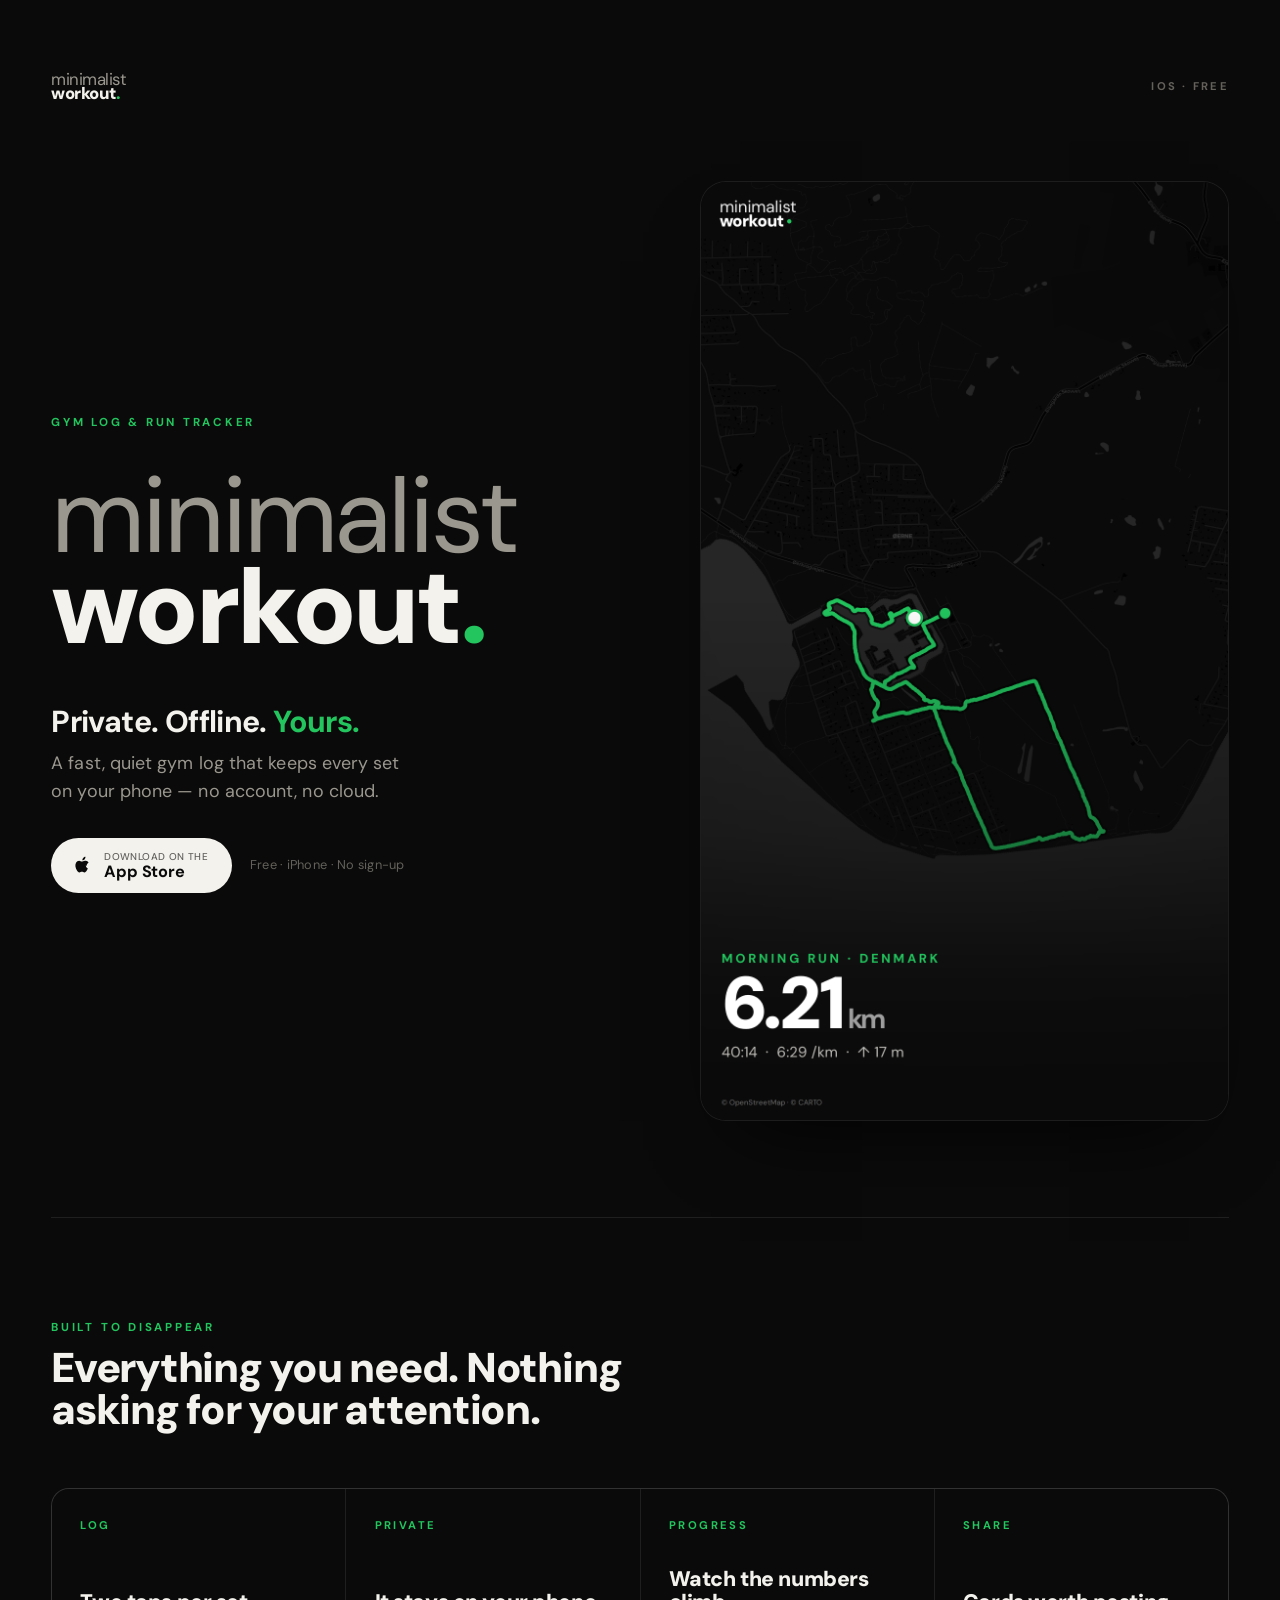
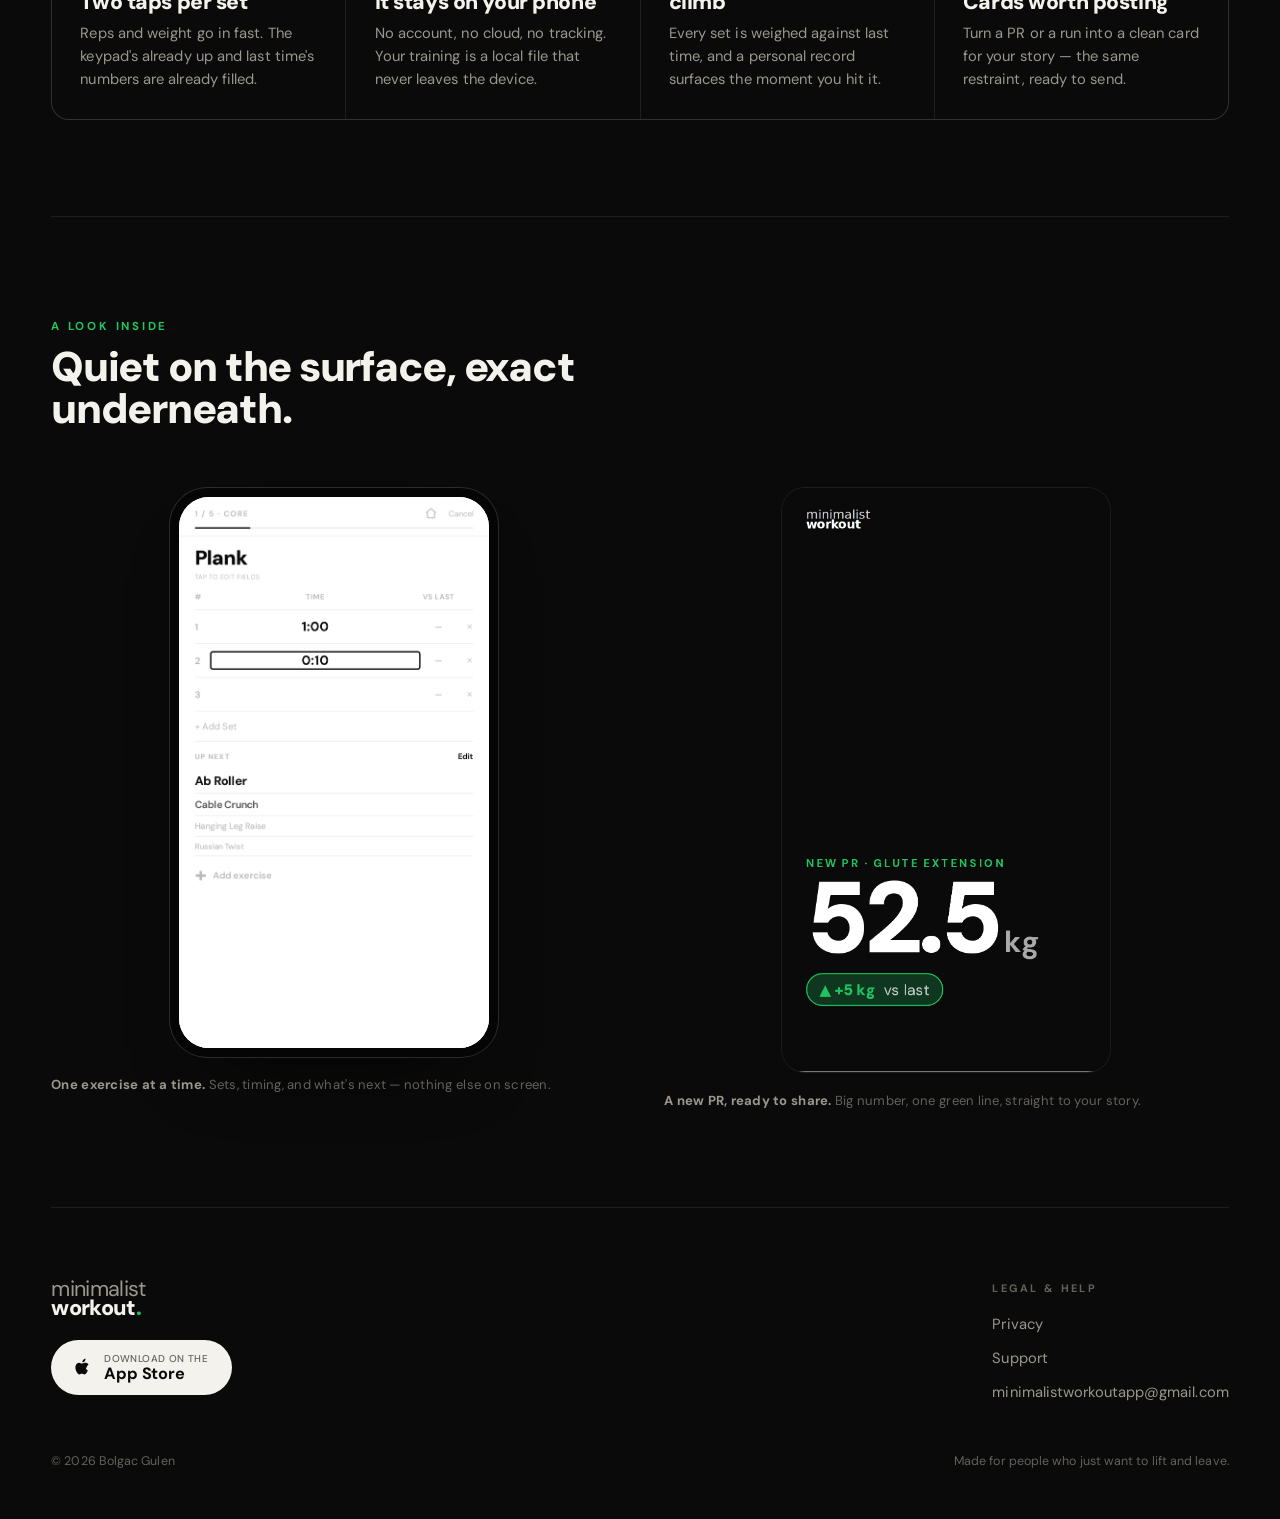
==== index.html @ 90b1a305 "Minimalist Workout marketing site Single-page landing for the iOS app: ink-black premium design in t" ====
<!doctype html>
<html lang="en">
<head>
<meta charset="utf-8" />
<meta name="viewport" content="width=device-width, initial-scale=1" />
<title>Minimalist Workout — Private. Offline. Yours.</title>
<meta name="description" content="A fast, quiet gym log that keeps every set on your phone — no account, no cloud. Free on iPhone." />
<meta name="theme-color" content="#0a0a0a" />

<!-- Open Graph -->
<meta property="og:type" content="website" />
<meta property="og:title" content="Minimalist Workout" />
<meta property="og:description" content="A fast, quiet gym log that keeps every set on your phone — no account, no cloud." />
<meta property="og:image" content="img/card-pr.png" />

<!-- DM Sans, embedded base64 @font-face (400/500/700/900), no CDN -->
<link rel="stylesheet" href="fonts.css" />

<style>
  :root{
    --ink:      #0a0a0a;   /* ground */
    --ink-2:    #101010;   /* raised */
    --line:     rgba(244,242,236,0.09);
    --line-2:   rgba(244,242,236,0.16);
    --white:    #f4f2ec;   /* warm off-white — never pure white */
    --body:     #9a978e;   /* warm grey body */
    --faint:    #63615a;   /* captions */
    --green:    #22c55e;   /* the one accent */
    --green-dim:#1f9d4d;
    --shell:    min(1180px, 92vw);
    --font: 'DM Sans', system-ui, -apple-system, Segoe UI, Roboto, sans-serif;
  }

  *{ box-sizing:border-box; }
  html{ -webkit-text-size-adjust:100%; }
  body{
    margin:0;
    background:var(--ink);
    color:var(--body);
    font-family:var(--font);
    font-weight:400;
    line-height:1.55;
    letter-spacing:0.005em;
    -webkit-font-smoothing:antialiased;
    text-rendering:optimizeLegibility;
    overflow-x:hidden;
  }
  img{ max-width:100%; display:block; }
  a{ color:inherit; text-decoration:none; }

  ::selection{ background:var(--green); color:#04140a; }
  :focus-visible{ outline:2px solid var(--green); outline-offset:3px; border-radius:2px; }

  .shell{ width:var(--shell); margin-inline:auto; }

  /* ---- shared type ---- */
  .eyebrow{
    font-size:0.72rem;
    font-weight:700;
    letter-spacing:0.24em;
    text-transform:uppercase;
    color:var(--green);
    display:inline-block;
  }
  .eyebrow .sep{ color:var(--faint); font-weight:500; }

  /* ---- wordmark ---- */
  .mark{
    line-height:0.86;
    letter-spacing:-0.03em;
    text-transform:lowercase;
  }
  .mark .thin{  display:block; font-weight:400; color:var(--body); }
  .mark .heavy{ display:block; font-weight:900; color:var(--white); }
  .dot{ color:var(--green); }

  /* ================= HERO ================= */
  .hero{
    padding-top:clamp(2.4rem, 6vw, 4.5rem);
    padding-bottom:clamp(3rem, 8vw, 6rem);
  }
  .nav{
    display:flex; align-items:center; justify-content:space-between;
    padding-bottom:clamp(2.6rem, 8vw, 5rem);
  }
  .nav .mark{ font-size:1.05rem; }
  .nav .nav-tag{
    font-size:0.7rem; font-weight:700; letter-spacing:0.2em; text-transform:uppercase;
    color:var(--faint);
  }

  .hero-grid{
    display:grid;
    grid-template-columns:1.05fr 0.95fr;
    gap:clamp(2rem, 5vw, 4.5rem);
    align-items:center;
  }

  .hero-lead .mark{
    font-size:clamp(3.4rem, 11vw, 6.6rem);
    margin:0.35em 0 0.5em;
  }
  .kicker{
    font-size:clamp(1.35rem, 3.4vw, 1.9rem);
    font-weight:700;
    color:var(--white);
    letter-spacing:-0.02em;
    line-height:1.1;
    margin:0 0 0.7rem;
  }
  .kicker .g{ color:var(--green); }
  .lede{
    font-size:clamp(1rem, 1.6vw, 1.12rem);
    color:var(--body);
    max-width:30ch;
    margin:0 0 2rem;
  }

  /* App Store button */
  .cta-row{ display:flex; align-items:center; gap:1.1rem; flex-wrap:wrap; }
  .appstore{
    display:inline-flex; align-items:center; gap:0.7rem;
    background:var(--white); color:#0a0a0a;
    padding:0.85rem 1.5rem 0.85rem 1.25rem;
    border-radius:999px;
    font-weight:700; letter-spacing:-0.01em;
    transition:transform .18s ease, background .18s ease;
    will-change:transform;
  }
  .appstore svg{ width:22px; height:22px; flex:none; }
  .appstore .sm{ display:block; font-size:0.62rem; font-weight:500; letter-spacing:0.04em; opacity:0.62; line-height:1; margin-bottom:2px; text-transform:uppercase; }
  .appstore .lg{ display:block; font-size:1.02rem; line-height:1; }
  .appstore:hover{ transform:translateY(-2px); }
  .cta-note{ font-size:0.8rem; color:var(--faint); letter-spacing:0.02em; }

  /* hero visual — the route card */
  .hero-visual{
    position:relative;
    border-radius:26px;
    overflow:hidden;
    border:1px solid var(--line);
    box-shadow:0 40px 80px -40px rgba(0,0,0,0.9);
    aspect-ratio:9/16;
    background:#080808;
  }
  .hero-visual img{ width:100%; height:100%; object-fit:cover; }

  /* ================= VALUE PROPS ================= */
  .props{
    border-top:1px solid var(--line);
    padding-block:clamp(3.5rem, 8vw, 6rem);
  }
  .section-head{ margin-bottom:clamp(2.4rem, 5vw, 3.5rem); }
  .section-head h2{
    font-size:clamp(1.7rem, 4.5vw, 2.6rem);
    font-weight:900; color:var(--white);
    letter-spacing:-0.03em; line-height:1.02;
    margin:0.5rem 0 0; max-width:20ch;
  }

  .prop-grid{
    display:grid;
    grid-template-columns:repeat(4, 1fr);
    gap:1px;
    background:var(--line);
    border:1px solid var(--line);
    border-radius:18px;
    overflow:hidden;
  }
  .prop{
    background:var(--ink);
    padding:clamp(1.6rem, 2.2vw, 2.1rem);
    display:flex; flex-direction:column;
    min-height:230px;
  }
  .prop .num{
    font-size:0.7rem; font-weight:700; letter-spacing:0.22em; text-transform:uppercase;
    color:var(--green); margin-bottom:auto;
  }
  .prop h3{
    font-size:1.32rem; font-weight:900; color:var(--white);
    letter-spacing:-0.02em; line-height:1.05;
    margin:1.6rem 0 0.6rem;
  }
  .prop p{ font-size:0.92rem; color:var(--body); margin:0; }

  /* ================= GALLERY ================= */
  .gallery{
    border-top:1px solid var(--line);
    padding-block:clamp(3.5rem, 8vw, 6rem);
  }
  .gallery-grid{
    display:grid;
    grid-template-columns:1fr 1fr;
    gap:clamp(1.5rem, 4vw, 3rem);
    align-items:start;
  }
  figure{ margin:0; }
  figcaption{
    margin-top:1.1rem;
    font-size:0.82rem; color:var(--faint);
    letter-spacing:0.02em;
  }
  figcaption b{ color:var(--body); font-weight:600; }

  /* phone frame for the live app screen */
  .phone{
    padding:9px;
    background:#050505;
    border:1px solid var(--line-2);
    border-radius:38px;
    box-shadow:0 40px 80px -50px rgba(0,0,0,0.95);
    max-width:330px;
    margin-inline:auto;
  }
  .phone .screen{
    border-radius:30px; overflow:hidden; position:relative;
    background:#fff;
    aspect-ratio:9/16;               /* crop the empty white tail of the shot */
  }
  .phone .screen img{
    width:100%; height:100%;
    object-fit:cover; object-position:top center;
  }
  .phone .screen::after{           /* soft fade where the shot is cropped */
    content:""; position:absolute; left:0; right:0; bottom:0; height:14%;
    background:linear-gradient(to top, rgba(255,255,255,0.9), rgba(255,255,255,0));
    pointer-events:none;
  }

  /* plain share-card frame */
  .card{
    border-radius:24px; overflow:hidden;
    border:1px solid var(--line);
    background:#080808;
    max-width:330px; margin-inline:auto;
    aspect-ratio:9/16;
  }
  .card img{ width:100%; height:100%; object-fit:cover; }

  /* ================= FOOTER ================= */
  footer{
    border-top:1px solid var(--line);
    padding-block:clamp(3rem, 6vw, 4.5rem) 3rem;
  }
  .foot-grid{
    display:flex; justify-content:space-between; align-items:flex-start;
    gap:2rem; flex-wrap:wrap;
  }
  footer .mark{ font-size:1.35rem; }
  .foot-cta{ margin-top:1.4rem; }
  .foot-links{
    display:flex; flex-direction:column; gap:0.7rem;
    font-size:0.92rem;
  }
  .foot-links a, .foot-links span{ color:var(--body); }
  .foot-links a:hover{ color:var(--white); }
  .foot-links .lab{ font-size:0.68rem; font-weight:700; letter-spacing:0.22em; text-transform:uppercase; color:var(--faint); margin-bottom:0.3rem; }
  .copy{
    margin-top:3rem; font-size:0.78rem; color:var(--faint);
    display:flex; justify-content:space-between; gap:1rem; flex-wrap:wrap;
  }

  /* ================= reveal motion ================= */
  .rise{ opacity:0; transform:translateY(18px); transition:opacity .7s ease, transform .7s cubic-bezier(.2,.7,.2,1); }
  .rise.in{ opacity:1; transform:none; }
  @media (prefers-reduced-motion:reduce){
    .rise{ opacity:1; transform:none; transition:none; }
    .appstore, .appstore:hover{ transition:none; transform:none; }
  }

  /* ================= responsive ================= */
  @media (max-width:900px){
    .hero-grid{ grid-template-columns:1fr; gap:2.8rem; }
    .hero-visual{ max-width:360px; margin-inline:auto; width:100%; }
    .prop-grid{ grid-template-columns:1fr 1fr; }
    .prop{ min-height:200px; }
  }
  @media (max-width:560px){
    .prop-grid{ grid-template-columns:1fr; }
    .prop{ min-height:0; }
    .gallery-grid{ grid-template-columns:1fr; gap:3rem; }
    .nav .nav-tag{ display:none; }
    .lede{ max-width:36ch; }
    .foot-grid{ gap:2.4rem; }
  }
</style>
</head>
<body>

<main class="hero shell" role="main">
  <nav class="nav rise">
    <div class="mark" aria-label="Minimalist Workout">
      <span class="thin">minimalist</span>
      <span class="heavy">workout<span class="dot">.</span></span>
    </div>
    <div class="nav-tag">iOS · Free</div>
  </nav>

  <div class="hero-grid">
    <div class="hero-lead">
      <span class="eyebrow rise">Gym log &amp; run tracker</span>
      <h1 class="mark rise" aria-label="Minimalist Workout" style="transition-delay:.05s">
        <span class="thin">minimalist</span>
        <span class="heavy">workout<span class="dot">.</span></span>
      </h1>
      <p class="kicker rise" style="transition-delay:.1s">Private. Offline. <span class="g">Yours.</span></p>
      <p class="lede rise" style="transition-delay:.14s">A fast, quiet gym log that keeps every set on your phone — no account, no cloud.</p>
      <div class="cta-row rise" style="transition-delay:.18s">
        <a class="appstore" href="https://apps.apple.com/app/id6781074097" aria-label="Download on the App Store">
          <svg viewBox="0 0 24 24" fill="currentColor" aria-hidden="true"><path d="M17.05 12.04c-.03-2.53 2.07-3.74 2.16-3.8-1.18-1.72-3.02-1.96-3.67-1.98-1.56-.16-3.04.92-3.83.92-.79 0-1.68-.9-2.77-.88-1.43.02-2.74.83-3.48 2.11-1.48 2.57-.38 6.38 1.06 8.47.7 1.02 1.54 2.17 2.64 2.13 1.06-.04 1.46-.68 2.74-.68 1.28 0 1.64.68 2.76.66 1.14-.02 1.86-1.04 2.56-2.07.8-1.18 1.13-2.32 1.15-2.38-.03-.01-2.2-.85-2.22-3.35zM14.9 4.6c.58-.71.98-1.7.87-2.68-.84.03-1.86.56-2.47 1.27-.54.62-1.02 1.62-.89 2.58.94.07 1.9-.47 2.49-1.17z"/></svg>
          <span><span class="sm">Download on the</span><span class="lg">App Store</span></span>
        </a>
        <span class="cta-note">Free · iPhone · No sign-up</span>
      </div>
    </div>

    <div class="hero-visual rise" style="transition-delay:.12s">
      <img src="img/card-route.png" alt="A run traced in green over a dark map — 6.21 km recorded by GPS." width="2160" height="3840" fetchpriority="high" />
    </div>
  </div>
</main>

<section class="props shell" aria-labelledby="why">
  <div class="section-head rise">
    <span class="eyebrow">Built to disappear</span>
    <h2 id="why">Everything you need. Nothing asking for your attention.</h2>
  </div>
  <div class="prop-grid">
    <div class="prop rise">
      <span class="num">Log</span>
      <h3>Two taps per set</h3>
      <p>Reps and weight go in fast. The keypad's already up and last time's numbers are already filled.</p>
    </div>
    <div class="prop rise" style="transition-delay:.06s">
      <span class="num">Private</span>
      <h3>It stays on your phone</h3>
      <p>No account, no cloud, no tracking. Your training is a local file that never leaves the device.</p>
    </div>
    <div class="prop rise" style="transition-delay:.12s">
      <span class="num">Progress</span>
      <h3>Watch the numbers climb</h3>
      <p>Every set is weighed against last time, and a personal record surfaces the moment you hit it.</p>
    </div>
    <div class="prop rise" style="transition-delay:.18s">
      <span class="num">Share</span>
      <h3>Cards worth posting</h3>
      <p>Turn a PR or a run into a clean card for your story — the same restraint, ready to send.</p>
    </div>
  </div>
</section>

<section class="gallery shell" aria-labelledby="look">
  <div class="section-head rise">
    <span class="eyebrow">A look inside</span>
    <h2 id="look">Quiet on the surface, exact underneath.</h2>
  </div>
  <div class="gallery-grid">
    <figure class="rise">
      <div class="phone">
        <div class="screen">
          <img src="img/app-active.png" alt="The logging screen: a Plank exercise with a set table showing time per set and what's up next." width="1290" height="2796" loading="lazy" />
        </div>
      </div>
      <figcaption><b>One exercise at a time.</b> Sets, timing, and what's next — nothing else on screen.</figcaption>
    </figure>
    <figure class="rise" style="transition-delay:.08s">
      <div class="card">
        <img src="img/card-pr.png" alt="A share card reading New PR, Glute Extension, 52.5 kg, up 5 kg versus last." width="1080" height="1920" loading="lazy" />
      </div>
      <figcaption><b>A new PR, ready to share.</b> Big number, one green line, straight to your story.</figcaption>
    </figure>
  </div>
</section>

<footer class="shell">
  <div class="foot-grid">
    <div>
      <div class="mark" aria-label="Minimalist Workout">
        <span class="thin">minimalist</span>
        <span class="heavy">workout<span class="dot">.</span></span>
      </div>
      <div class="foot-cta">
        <a class="appstore" href="https://apps.apple.com/app/id6781074097" aria-label="Download on the App Store">
          <svg viewBox="0 0 24 24" fill="currentColor" aria-hidden="true"><path d="M17.05 12.04c-.03-2.53 2.07-3.74 2.16-3.8-1.18-1.72-3.02-1.96-3.67-1.98-1.56-.16-3.04.92-3.83.92-.79 0-1.68-.9-2.77-.88-1.43.02-2.74.83-3.48 2.11-1.48 2.57-.38 6.38 1.06 8.47.7 1.02 1.54 2.17 2.64 2.13 1.06-.04 1.46-.68 2.74-.68 1.28 0 1.64.68 2.76.66 1.14-.02 1.86-1.04 2.56-2.07.8-1.18 1.13-2.32 1.15-2.38-.03-.01-2.2-.85-2.22-3.35zM14.9 4.6c.58-.71.98-1.7.87-2.68-.84.03-1.86.56-2.47 1.27-.54.62-1.02 1.62-.89 2.58.94.07 1.9-.47 2.49-1.17z"/></svg>
          <span><span class="sm">Download on the</span><span class="lg">App Store</span></span>
        </a>
      </div>
    </div>

    <div class="foot-links">
      <span class="lab">Legal &amp; help</span>
      <a href="https://bolgacg.github.io/minimalist-workout-legal/privacy.html">Privacy</a>
      <a href="https://bolgacg.github.io/minimalist-workout-legal/support.html">Support</a>
      <a href="mailto:minimalistworkoutapp@gmail.com">minimalistworkoutapp@gmail.com</a>
    </div>
  </div>

  <div class="copy">
    <span>© 2026 Bolgac Gulen</span>
    <span>Made for people who just want to lift and leave.</span>
  </div>
</footer>

<script>
  (function(){
    var els = document.querySelectorAll('.rise');
    if(!('IntersectionObserver' in window)){
      els.forEach(function(e){ e.classList.add('in'); });
      return;
    }
    var io = new IntersectionObserver(function(entries){
      entries.forEach(function(en){
        if(en.isIntersecting){ en.target.classList.add('in'); io.unobserve(en.target); }
      });
    }, { threshold:0.12, rootMargin:'0px 0px -8% 0px' });
    els.forEach(function(e){ io.observe(e); });
  })();
</script>
</body>
</html>
---- fonts.css ----
@font-face{font-family:'DM Sans';font-style:normal;font-weight:400;font-display:swap;src:url([data-uri]) format('truetype');}
@font-face{font-family:'DM Sans';font-style:normal;font-weight:500;font-display:swap;src:url([data-uri]) format('truetype');}
@font-face{font-family:'DM Sans';font-style:normal;font-weight:700;font-display:swap;src:url([data-uri]) format('truetype');}
@font-face{font-family:'DM Sans';font-style:normal;font-weight:900;font-display:swap;src:url([data-uri]) format('truetype');}
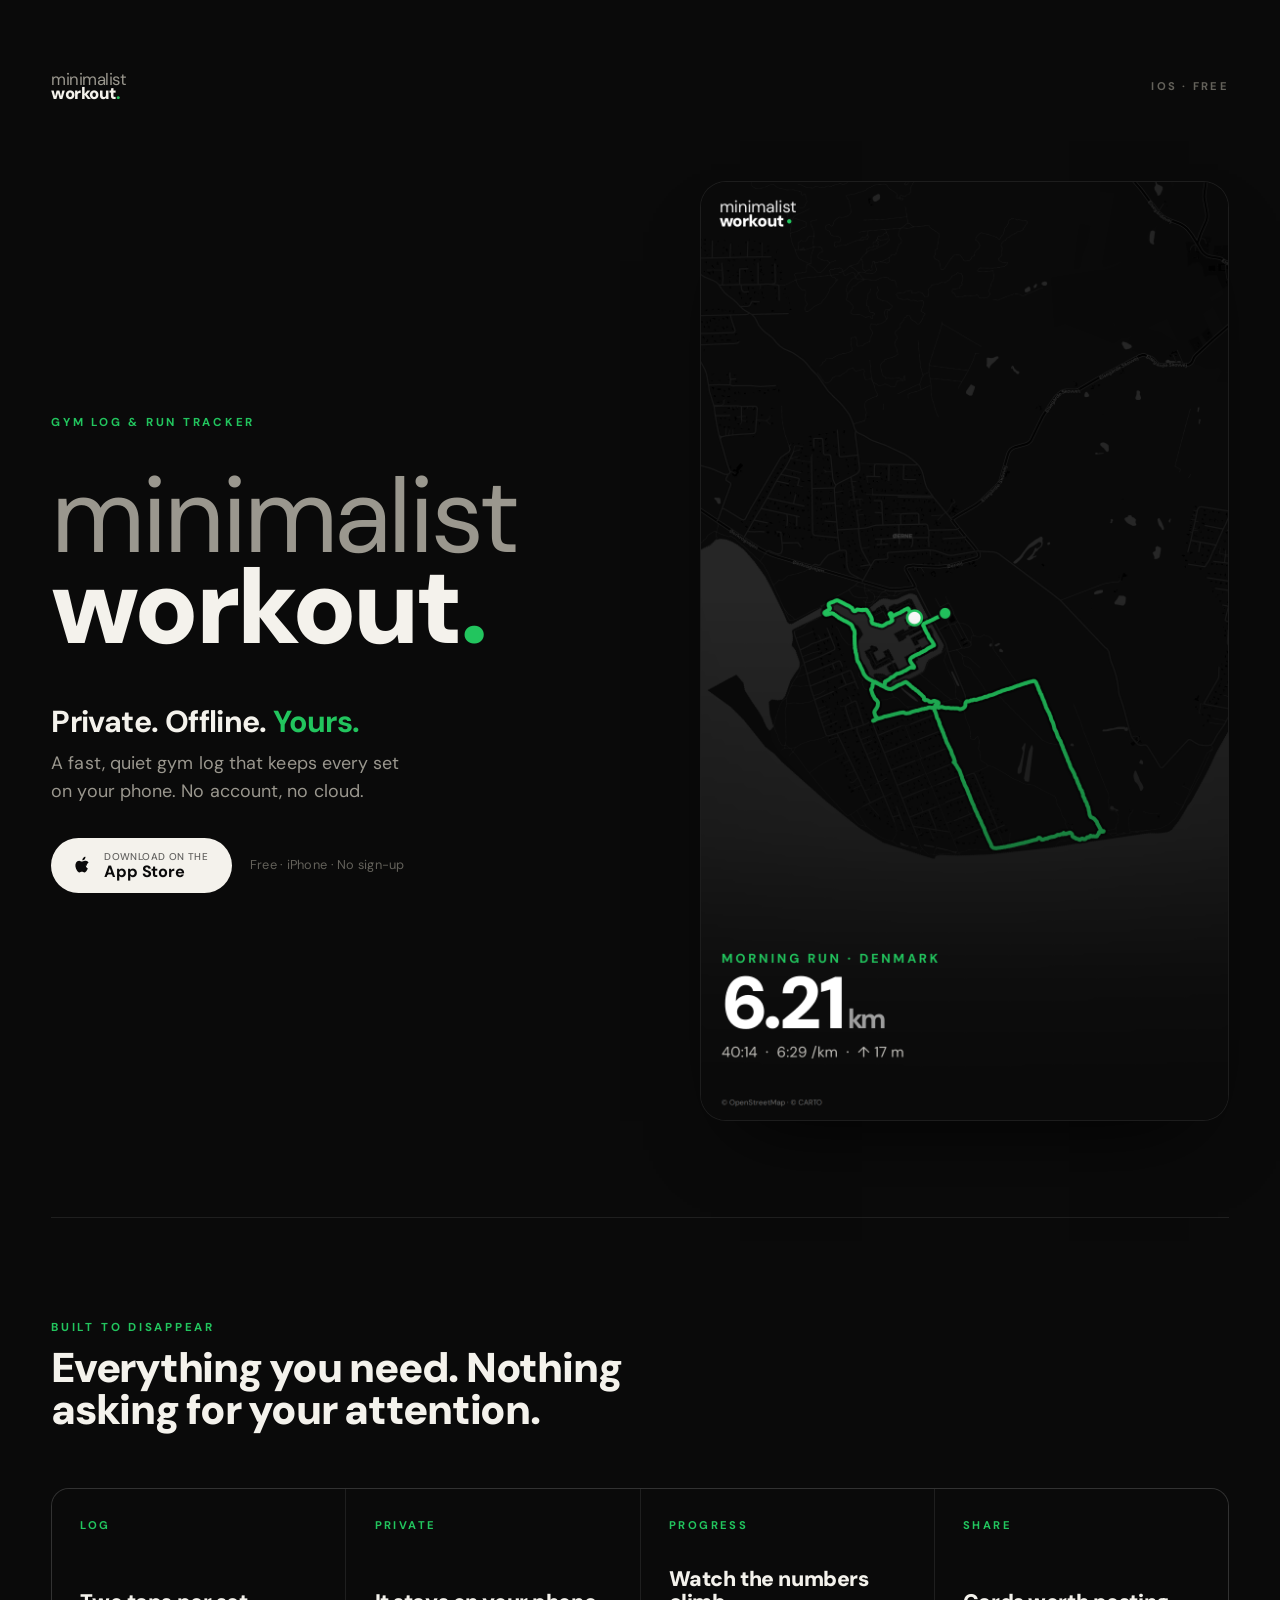
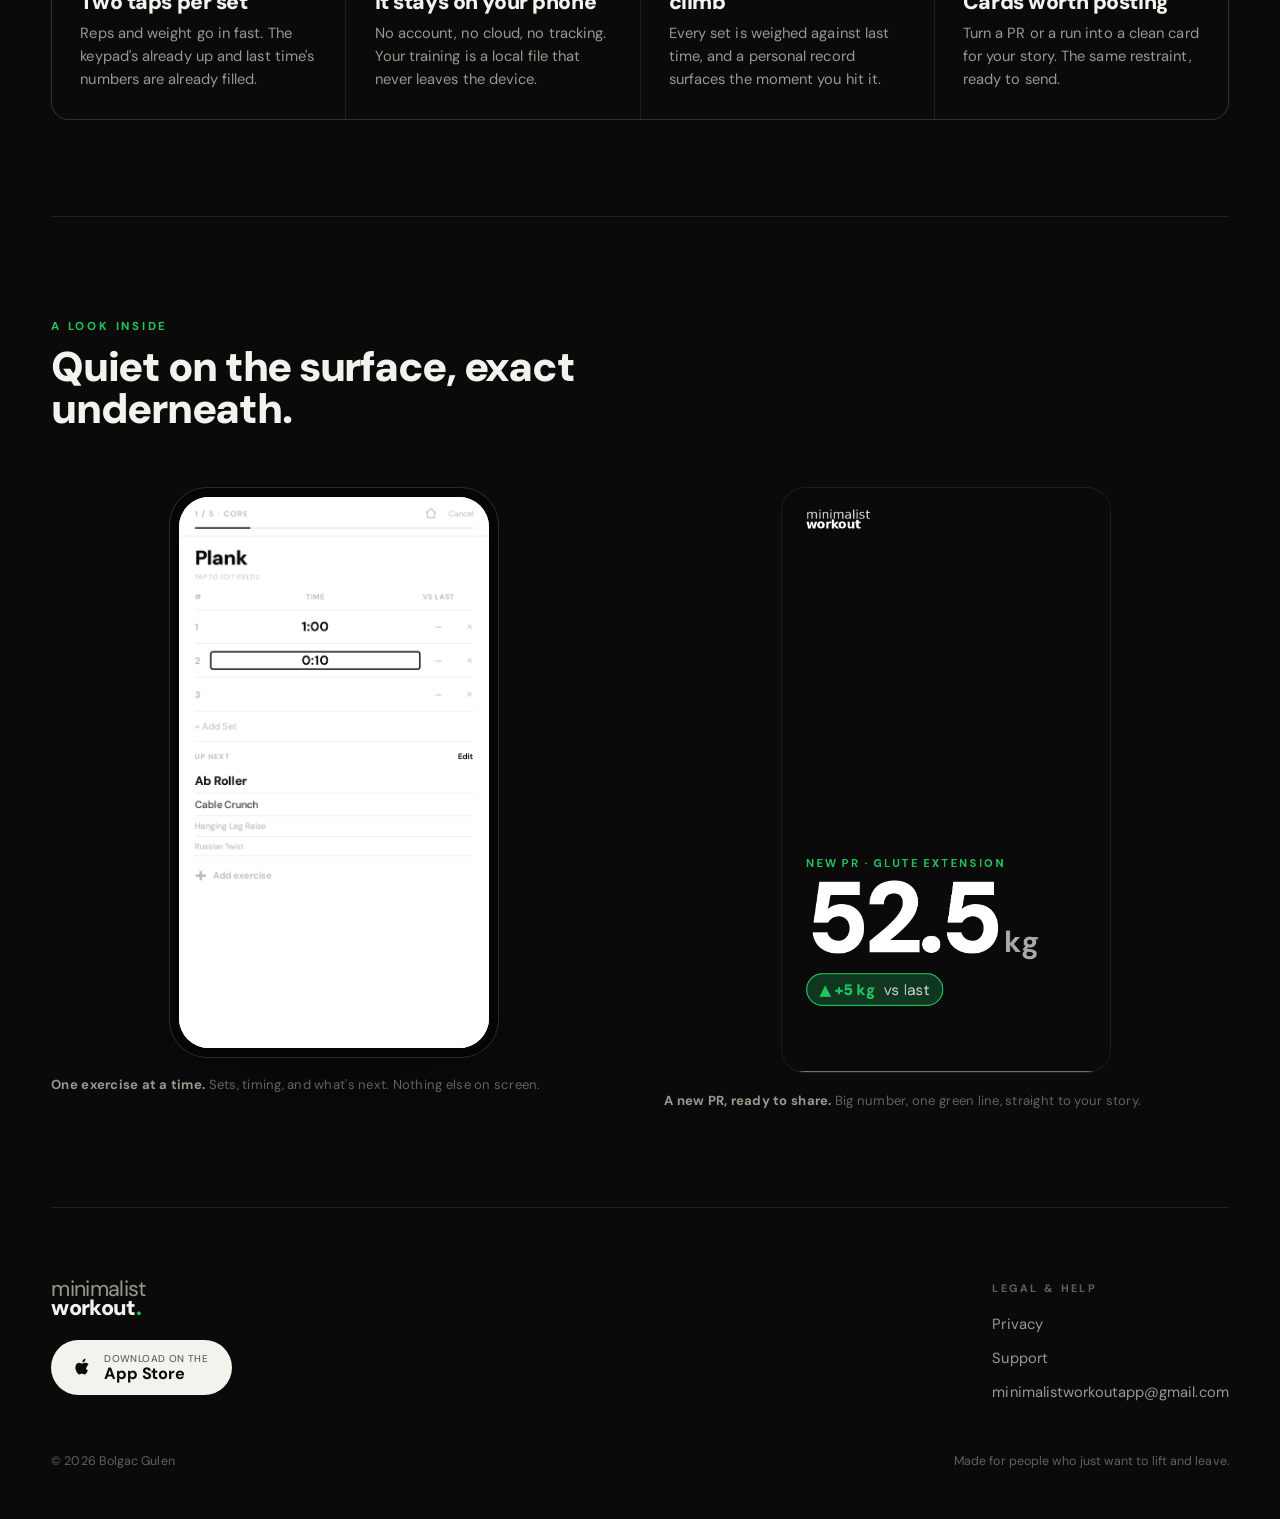
==== commit 637e13ca: "Remove em dashes from landing copy" ====
--- a/index.html
+++ b/index.html
@@ -3,14 +3,14 @@
 <head>
 <meta charset="utf-8" />
 <meta name="viewport" content="width=device-width, initial-scale=1" />
-<title>Minimalist Workout — Private. Offline. Yours.</title>
-<meta name="description" content="A fast, quiet gym log that keeps every set on your phone — no account, no cloud. Free on iPhone." />
+<title>Minimalist Workout. Private. Offline. Yours.</title>
+<meta name="description" content="A fast, quiet gym log that keeps every set on your phone. No account, no cloud. Free on iPhone." />
 <meta name="theme-color" content="#0a0a0a" />
 
 <!-- Open Graph -->
 <meta property="og:type" content="website" />
 <meta property="og:title" content="Minimalist Workout" />
-<meta property="og:description" content="A fast, quiet gym log that keeps every set on your phone — no account, no cloud." />
+<meta property="og:description" content="A fast, quiet gym log that keeps every set on your phone. No account, no cloud." />
 <meta property="og:image" content="img/card-pr.png" />
 
 <!-- DM Sans, embedded base64 @font-face (400/500/700/900), no CDN -->
@@ -22,7 +22,7 @@
     --ink-2:    #101010;   /* raised */
     --line:     rgba(244,242,236,0.09);
     --line-2:   rgba(244,242,236,0.16);
-    --white:    #f4f2ec;   /* warm off-white — never pure white */
+    --white:    #f4f2ec;   /* warm off-white. Never pure white */
     --body:     #9a978e;   /* warm grey body */
     --faint:    #63615a;   /* captions */
     --green:    #22c55e;   /* the one accent */
@@ -133,7 +133,7 @@
   .appstore:hover{ transform:translateY(-2px); }
   .cta-note{ font-size:0.8rem; color:var(--faint); letter-spacing:0.02em; }
 
-  /* hero visual — the route card */
+  /* hero visual. The route card */
   .hero-visual{
     position:relative;
     border-radius:26px;
@@ -305,7 +305,7 @@
         <span class="heavy">workout<span class="dot">.</span></span>
       </h1>
       <p class="kicker rise" style="transition-delay:.1s">Private. Offline. <span class="g">Yours.</span></p>
-      <p class="lede rise" style="transition-delay:.14s">A fast, quiet gym log that keeps every set on your phone — no account, no cloud.</p>
+      <p class="lede rise" style="transition-delay:.14s">A fast, quiet gym log that keeps every set on your phone. No account, no cloud.</p>
       <div class="cta-row rise" style="transition-delay:.18s">
         <a class="appstore" href="https://apps.apple.com/app/id6781074097" aria-label="Download on the App Store">
           <svg viewBox="0 0 24 24" fill="currentColor" aria-hidden="true"><path d="M17.05 12.04c-.03-2.53 2.07-3.74 2.16-3.8-1.18-1.72-3.02-1.96-3.67-1.98-1.56-.16-3.04.92-3.83.92-.79 0-1.68-.9-2.77-.88-1.43.02-2.74.83-3.48 2.11-1.48 2.57-.38 6.38 1.06 8.47.7 1.02 1.54 2.17 2.64 2.13 1.06-.04 1.46-.68 2.74-.68 1.28 0 1.64.68 2.76.66 1.14-.02 1.86-1.04 2.56-2.07.8-1.18 1.13-2.32 1.15-2.38-.03-.01-2.2-.85-2.22-3.35zM14.9 4.6c.58-.71.98-1.7.87-2.68-.84.03-1.86.56-2.47 1.27-.54.62-1.02 1.62-.89 2.58.94.07 1.9-.47 2.49-1.17z"/></svg>
@@ -316,7 +316,7 @@
     </div>
 
     <div class="hero-visual rise" style="transition-delay:.12s">
-      <img src="img/card-route.png" alt="A run traced in green over a dark map — 6.21 km recorded by GPS." width="2160" height="3840" fetchpriority="high" />
+      <img src="img/card-route.png" alt="A run traced in green over a dark map. 6.21 km recorded by GPS." width="2160" height="3840" fetchpriority="high" />
     </div>
   </div>
 </main>
@@ -345,7 +345,7 @@
     <div class="prop rise" style="transition-delay:.18s">
       <span class="num">Share</span>
       <h3>Cards worth posting</h3>
-      <p>Turn a PR or a run into a clean card for your story — the same restraint, ready to send.</p>
+      <p>Turn a PR or a run into a clean card for your story. The same restraint, ready to send.</p>
     </div>
   </div>
 </section>
@@ -362,7 +362,7 @@
           <img src="img/app-active.png" alt="The logging screen: a Plank exercise with a set table showing time per set and what's up next." width="1290" height="2796" loading="lazy" />
         </div>
       </div>
-      <figcaption><b>One exercise at a time.</b> Sets, timing, and what's next — nothing else on screen.</figcaption>
+      <figcaption><b>One exercise at a time.</b> Sets, timing, and what's next. Nothing else on screen.</figcaption>
     </figure>
     <figure class="rise" style="transition-delay:.08s">
       <div class="card">
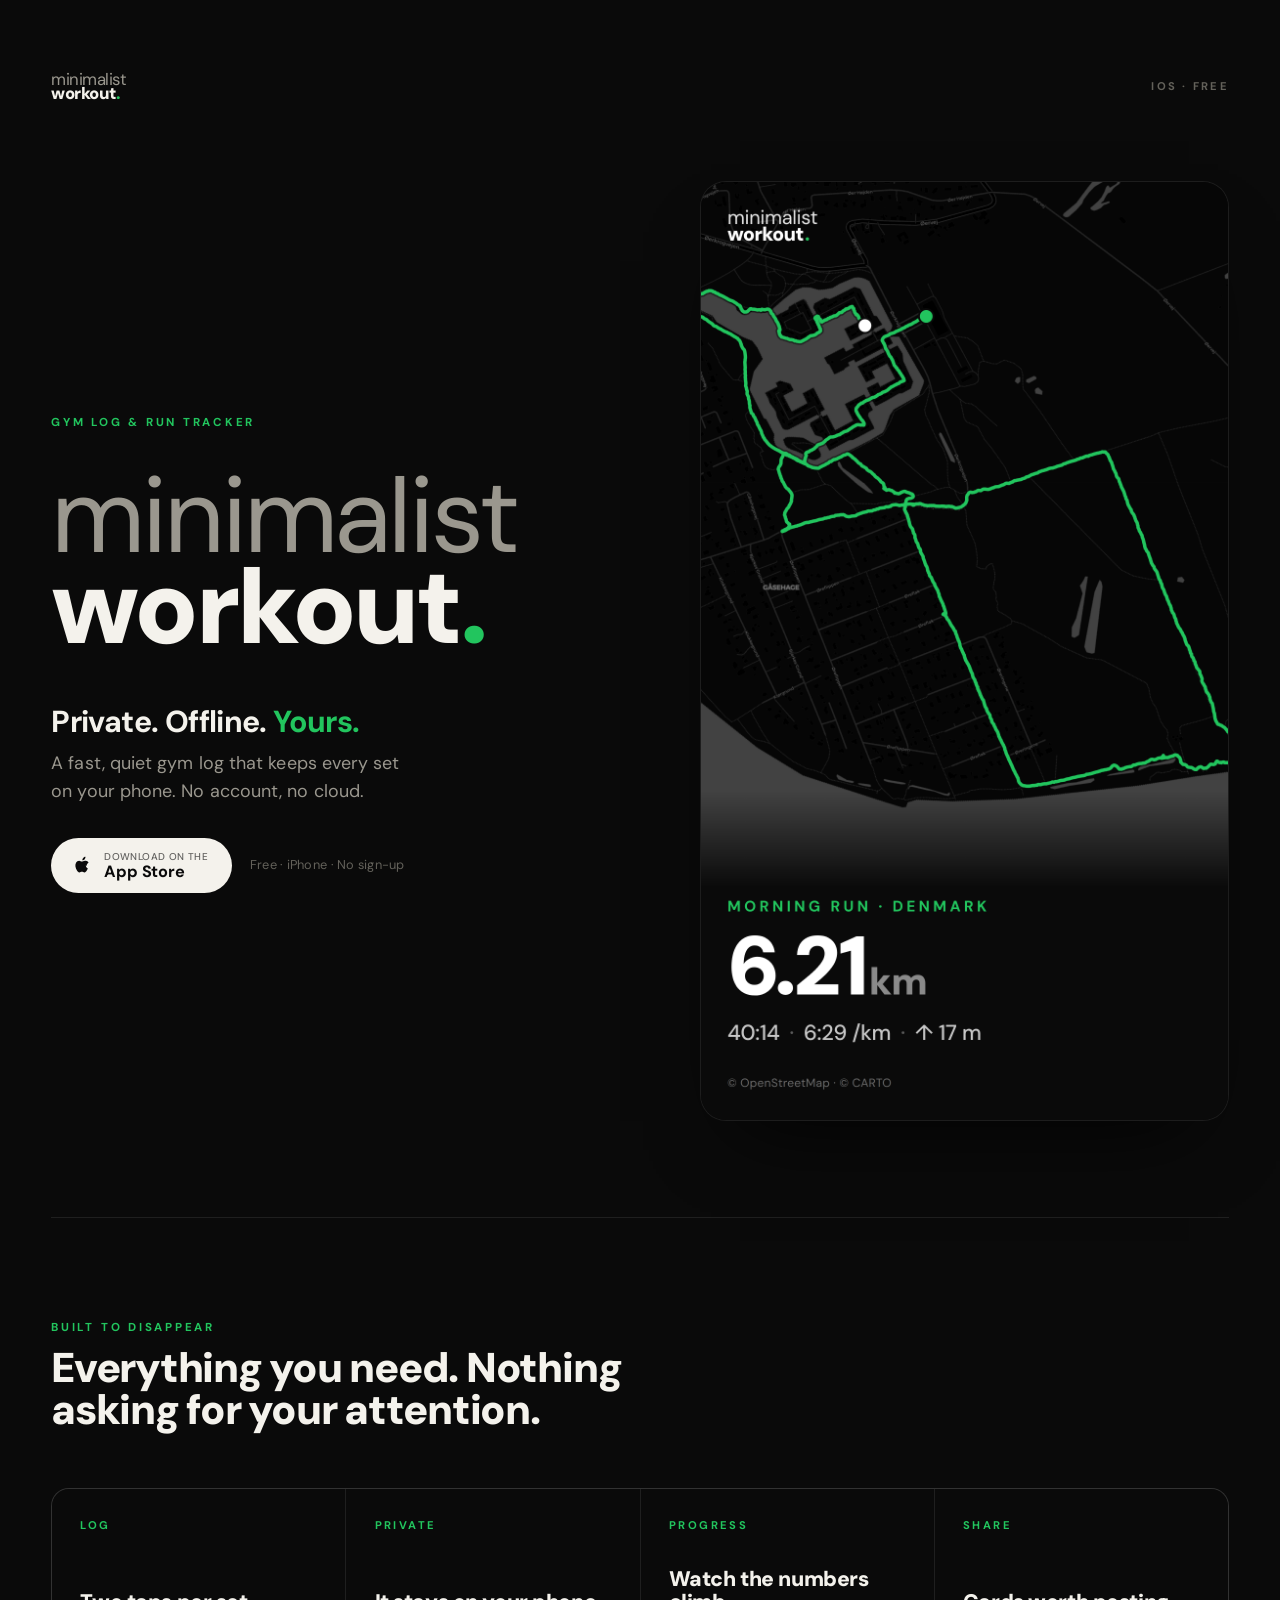
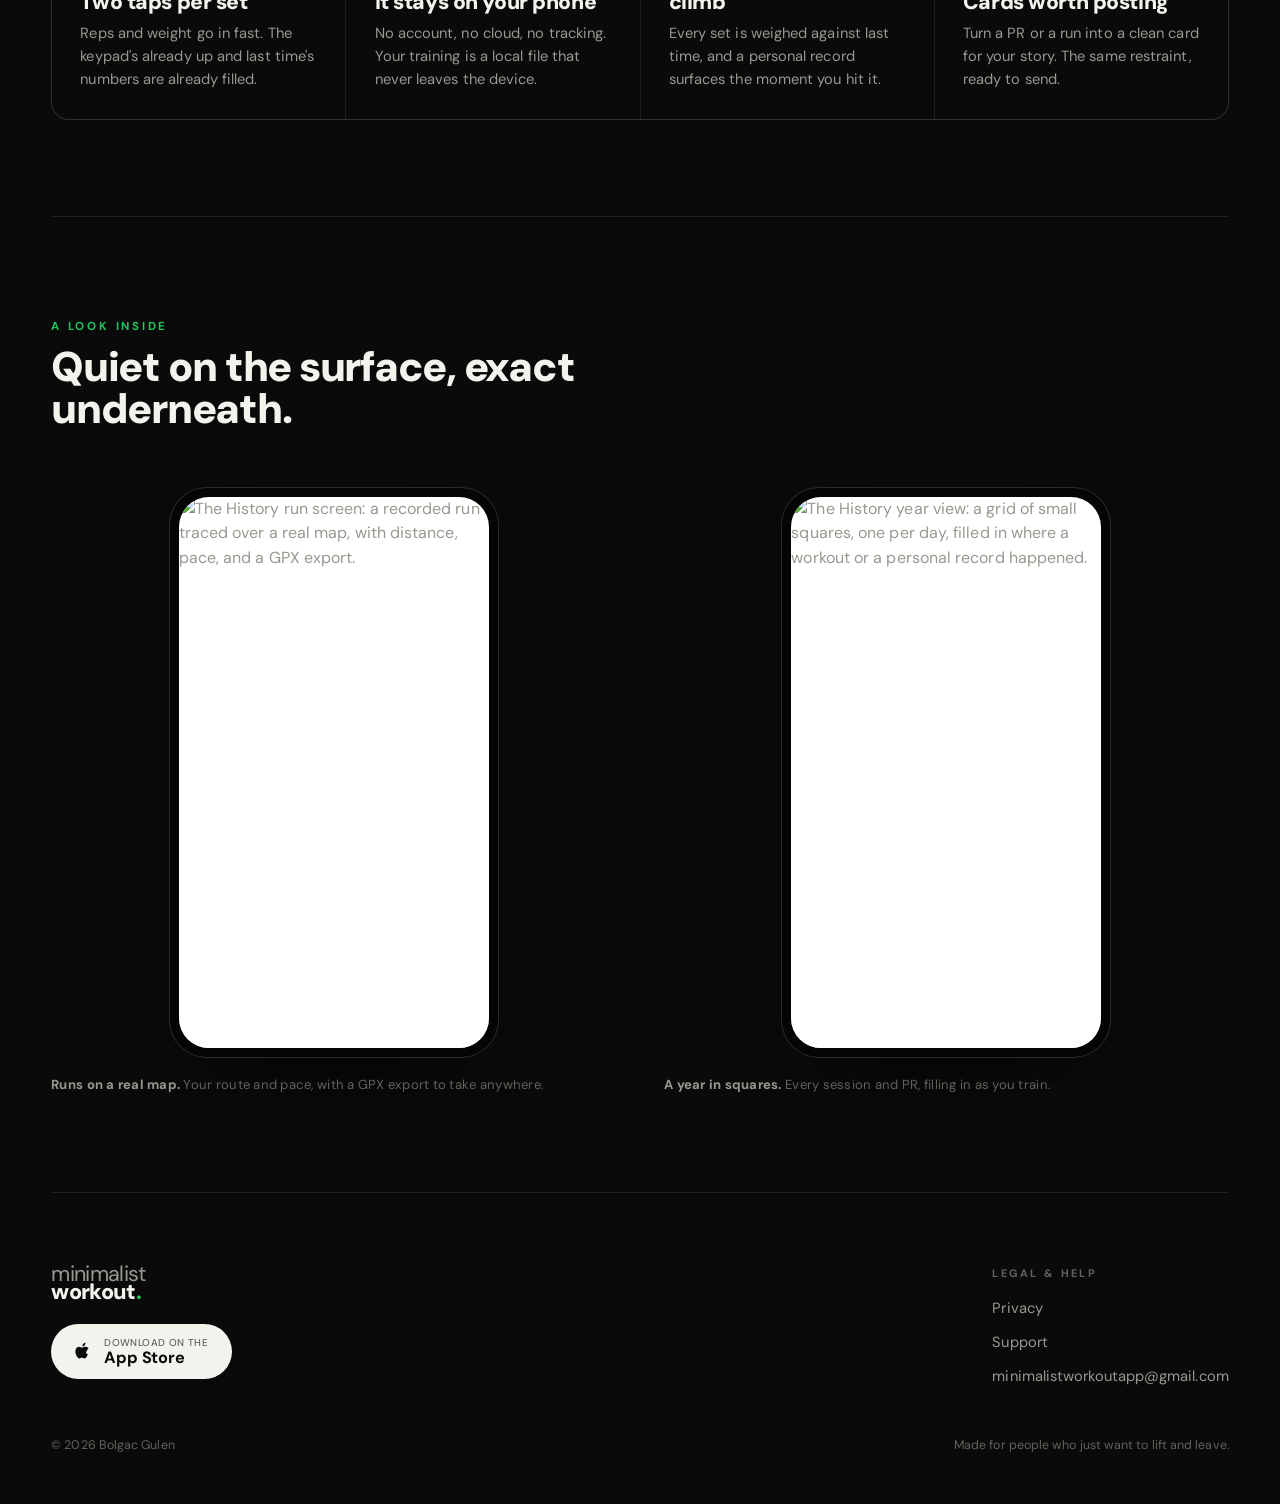
==== commit c02fd3dc: "Add restrained scroll + hover motion to the marketing site Presentation-only pass, no content or ima" ====
--- a/index.html
+++ b/index.html
@@ -3,15 +3,31 @@
 <head>
 <meta charset="utf-8" />
 <meta name="viewport" content="width=device-width, initial-scale=1" />
+
+<!-- Mark that scripting is available. The scroll-reveal hidden-state is scoped
+     to html.js, so with JS off every section paints visible and static. Runs in
+     head, before the body paints, so there is no flash of hidden content. -->
+<script>document.documentElement.classList.add('js');</script>
 <title>Minimalist Workout. Private. Offline. Yours.</title>
 <meta name="description" content="A fast, quiet gym log that keeps every set on your phone. No account, no cloud. Free on iPhone." />
 <meta name="theme-color" content="#0a0a0a" />
 
-<!-- Open Graph -->
+<!-- Open Graph. og:image must be an ABSOLUTE url: WhatsApp/iMessage crawlers
+     ignore relative paths, which is why shared links used to fall back to an
+     ugly raw preview. -->
 <meta property="og:type" content="website" />
+<meta property="og:site_name" content="Minimalist Workout" />
 <meta property="og:title" content="Minimalist Workout" />
 <meta property="og:description" content="A fast, quiet gym log that keeps every set on your phone. No account, no cloud." />
-<meta property="og:image" content="img/card-pr.png" />
+<meta property="og:url" content="https://bolgacg.github.io/minimalist-workout-site/" />
+<meta property="og:image" content="https://bolgacg.github.io/minimalist-workout-site/img/card-link.png" />
+<meta property="og:image:width" content="2400" />
+<meta property="og:image:height" content="1260" />
+<meta name="twitter:card" content="summary_large_image" />
+<meta name="twitter:title" content="Minimalist Workout" />
+<meta name="twitter:description" content="A fast, quiet gym log that keeps every set on your phone. No account, no cloud." />
+<meta name="twitter:image" content="https://bolgacg.github.io/minimalist-workout-site/img/card-link.png" />
+<meta name="apple-itunes-app" content="app-id=6781074097" />
 
 <!-- DM Sans, embedded base64 @font-face (400/500/700/900), no CDN -->
 <link rel="stylesheet" href="fonts.css" />
@@ -203,8 +219,11 @@
   }
   figcaption b{ color:var(--body); font-weight:600; }
 
-  /* phone frame for the live app screen */
-  .phone{
+  /* Showcase frames. Both panels are app screens now, so they share the IDENTICAL
+     device-frame treatment: same size, same crop, top-aligned on the same baseline.
+     Both class names (.phone / .card) are kept so the motion layer stays wired to
+     each figure. */
+  .phone, .card{
     padding:9px;
     background:#050505;
     border:1px solid var(--line-2);
@@ -213,30 +232,20 @@
     max-width:330px;
     margin-inline:auto;
   }
-  .phone .screen{
+  .phone .screen, .card .screen{
     border-radius:30px; overflow:hidden; position:relative;
     background:#fff;
     aspect-ratio:9/16;               /* crop the empty white tail of the shot */
   }
-  .phone .screen img{
+  .phone .screen img, .card .screen img{
     width:100%; height:100%;
     object-fit:cover; object-position:top center;
   }
-  .phone .screen::after{           /* soft fade where the shot is cropped */
+  .phone .screen::after, .card .screen::after{   /* soft fade where the shot is cropped */
     content:""; position:absolute; left:0; right:0; bottom:0; height:14%;
     background:linear-gradient(to top, rgba(255,255,255,0.9), rgba(255,255,255,0));
     pointer-events:none;
   }
-
-  /* plain share-card frame */
-  .card{
-    border-radius:24px; overflow:hidden;
-    border:1px solid var(--line);
-    background:#080808;
-    max-width:330px; margin-inline:auto;
-    aspect-ratio:9/16;
-  }
-  .card img{ width:100%; height:100%; object-fit:cover; }
 
   /* ================= FOOTER ================= */
   footer{
@@ -261,11 +270,49 @@
     display:flex; justify-content:space-between; gap:1rem; flex-wrap:wrap;
   }
 
-  /* ================= reveal motion ================= */
-  .rise{ opacity:0; transform:translateY(18px); transition:opacity .7s ease, transform .7s cubic-bezier(.2,.7,.2,1); }
-  .rise.in{ opacity:1; transform:none; }
-  @media (prefers-reduced-motion:reduce){
-    .rise{ opacity:1; transform:none; transition:none; }
+  /* ================= motion ================= */
+  /* Everything here is gated behind prefers-reduced-motion: no-preference, and
+     the reveal hidden-state additionally requires html.js, so with reduced
+     motion or with scripting off the page paints fully visible and static.
+     Only opacity, transform and translate animate, so nothing forces layout. */
+  @media (prefers-reduced-motion: no-preference){
+    html{ scroll-behavior:smooth; }
+
+    /* scroll reveal: fade and rise once, honouring the inline stagger delays */
+    html.js .rise{
+      opacity:0;
+      transform:translateY(14px);
+      transition:opacity .55s ease, transform .6s cubic-bezier(.16,.68,.3,1);
+    }
+    html.js .rise.in{ opacity:1; transform:none; }
+
+    /* idle levitation on the phone-format frames. Uses the individual translate
+       property (not transform) so it never fights the reveal transform or the
+       hover lift, and the three are desynced so they never bob in unison. */
+    @keyframes float{ 0%,100%{ translate:0 0; } 50%{ translate:0 -7px; } }
+    .hero-visual{ animation:float 9s ease-in-out .4s infinite; }
+    .phone{ animation:float 8s ease-in-out infinite; }
+    .card{ animation:float 8.5s ease-in-out 1.1s infinite; }
+
+    /* the wordmark's green dot settles in once on load, just after the mark
+       rises. Runs a single time, never loops. */
+    @keyframes dot-settle{ from{ transform:scale(0); opacity:0; } 60%{ opacity:1; } to{ transform:scale(1); } }
+    .nav .dot, .hero-lead .dot{
+      display:inline-block; transform-origin:center;
+      animation:dot-settle .6s cubic-bezier(.2,.7,.2,1) .5s both;
+    }
+
+    /* restrained hover: the visual cards lift a few px, prop tiles raise a shade */
+    .phone, .card{ transition:transform .16s ease, box-shadow .16s ease; }
+    .phone:hover, .card:hover{
+      transform:translateY(-3px);
+      box-shadow:0 52px 90px -46px rgba(0,0,0,0.98);
+    }
+    .prop{ transition:background .16s ease; }
+    .prop:hover{ background:var(--ink-2); }
+  }
+  /* keep the App Store button's hover lift disabled under reduced motion */
+  @media (prefers-reduced-motion: reduce){
     .appstore, .appstore:hover{ transition:none; transform:none; }
   }
 
@@ -359,16 +406,18 @@
     <figure class="rise">
       <div class="phone">
         <div class="screen">
-          <img src="img/app-active.png" alt="The logging screen: a Plank exercise with a set table showing time per set and what's up next." width="1290" height="2796" loading="lazy" />
+          <img src="img/app-run.png" alt="The History run screen: a recorded run traced over a real map, with distance, pace, and a GPX export." width="1290" height="2796" loading="lazy" />
         </div>
       </div>
-      <figcaption><b>One exercise at a time.</b> Sets, timing, and what's next. Nothing else on screen.</figcaption>
+      <figcaption><b>Runs on a real map.</b> Your route and pace, with a GPX export to take anywhere.</figcaption>
     </figure>
     <figure class="rise" style="transition-delay:.08s">
       <div class="card">
-        <img src="img/card-pr.png" alt="A share card reading New PR, Glute Extension, 52.5 kg, up 5 kg versus last." width="1080" height="1920" loading="lazy" />
+        <div class="screen">
+          <img src="img/app-history.png" alt="The History year view: a grid of small squares, one per day, filled in where a workout or a personal record happened." width="1290" height="2796" loading="lazy" />
+        </div>
       </div>
-      <figcaption><b>A new PR, ready to share.</b> Big number, one green line, straight to your story.</figcaption>
+      <figcaption><b>A year in squares.</b> Every session and PR, filling in as you train.</figcaption>
     </figure>
   </div>
 </section>
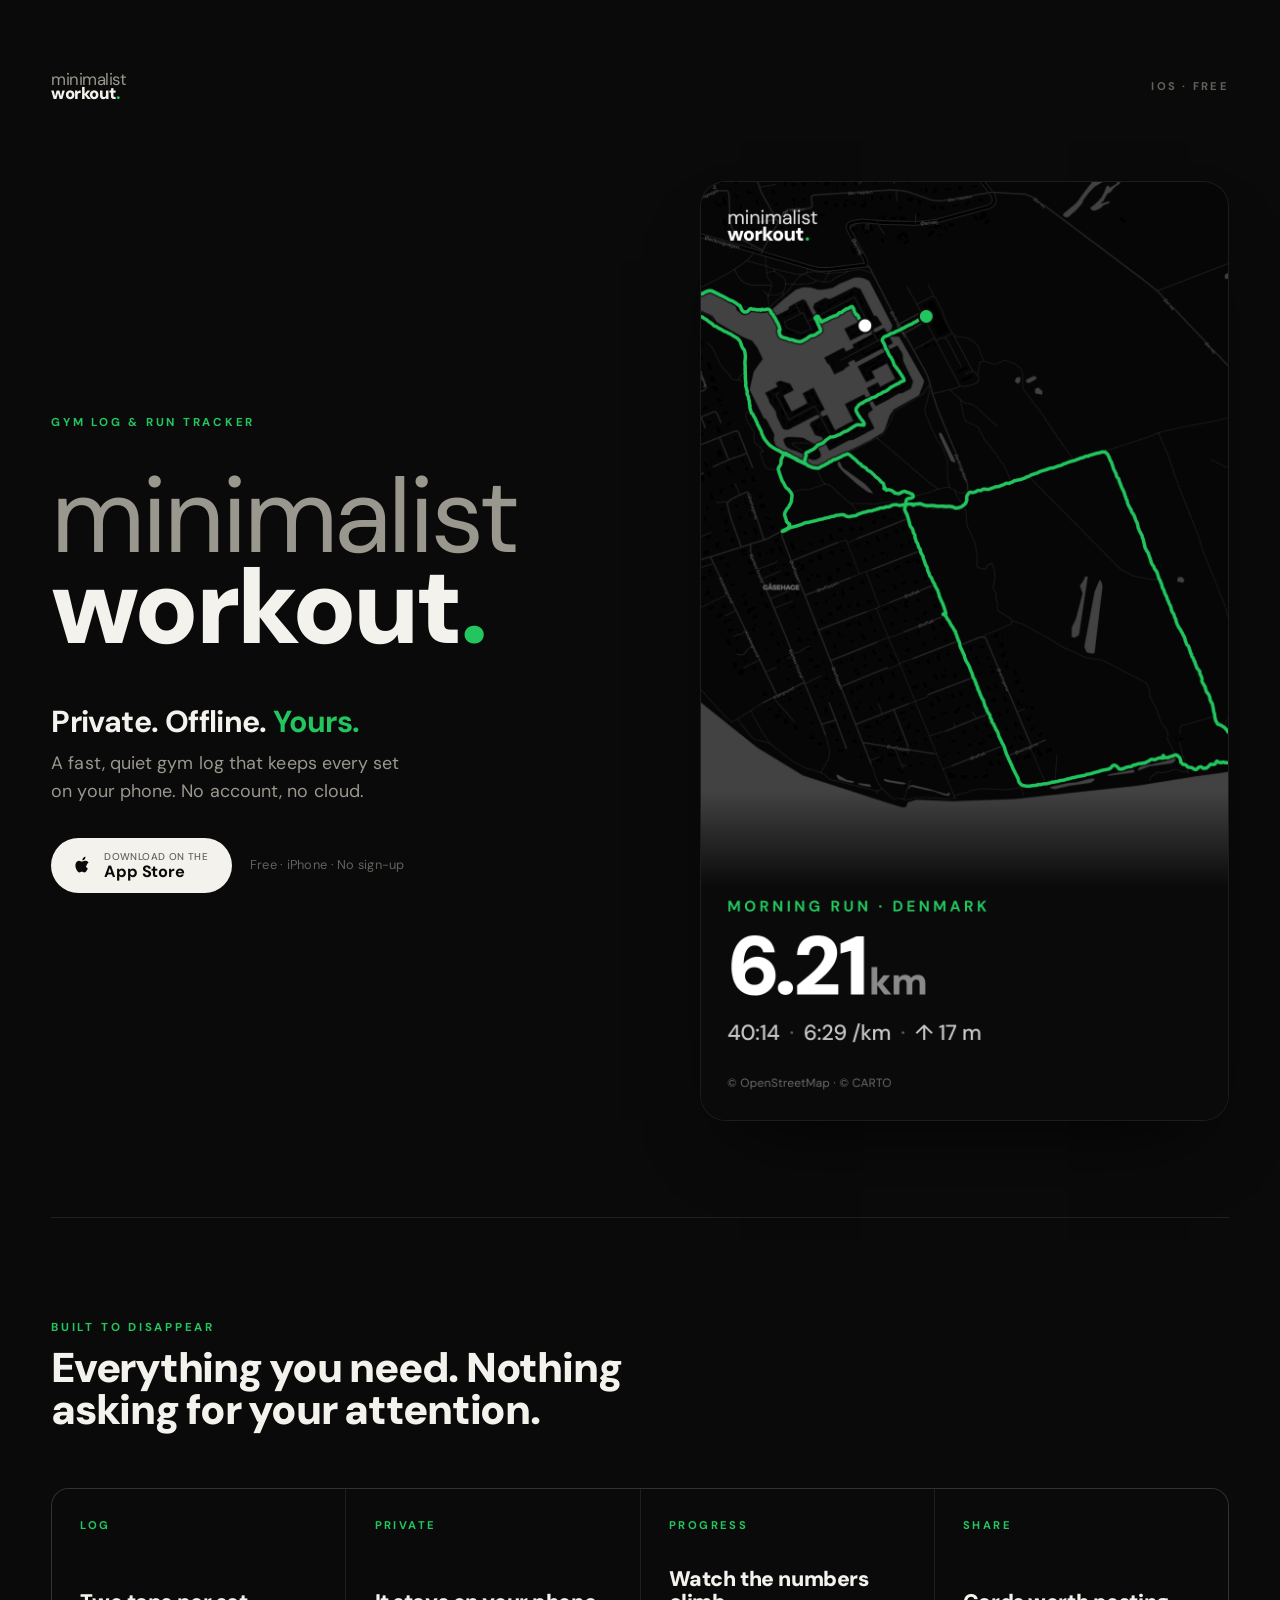
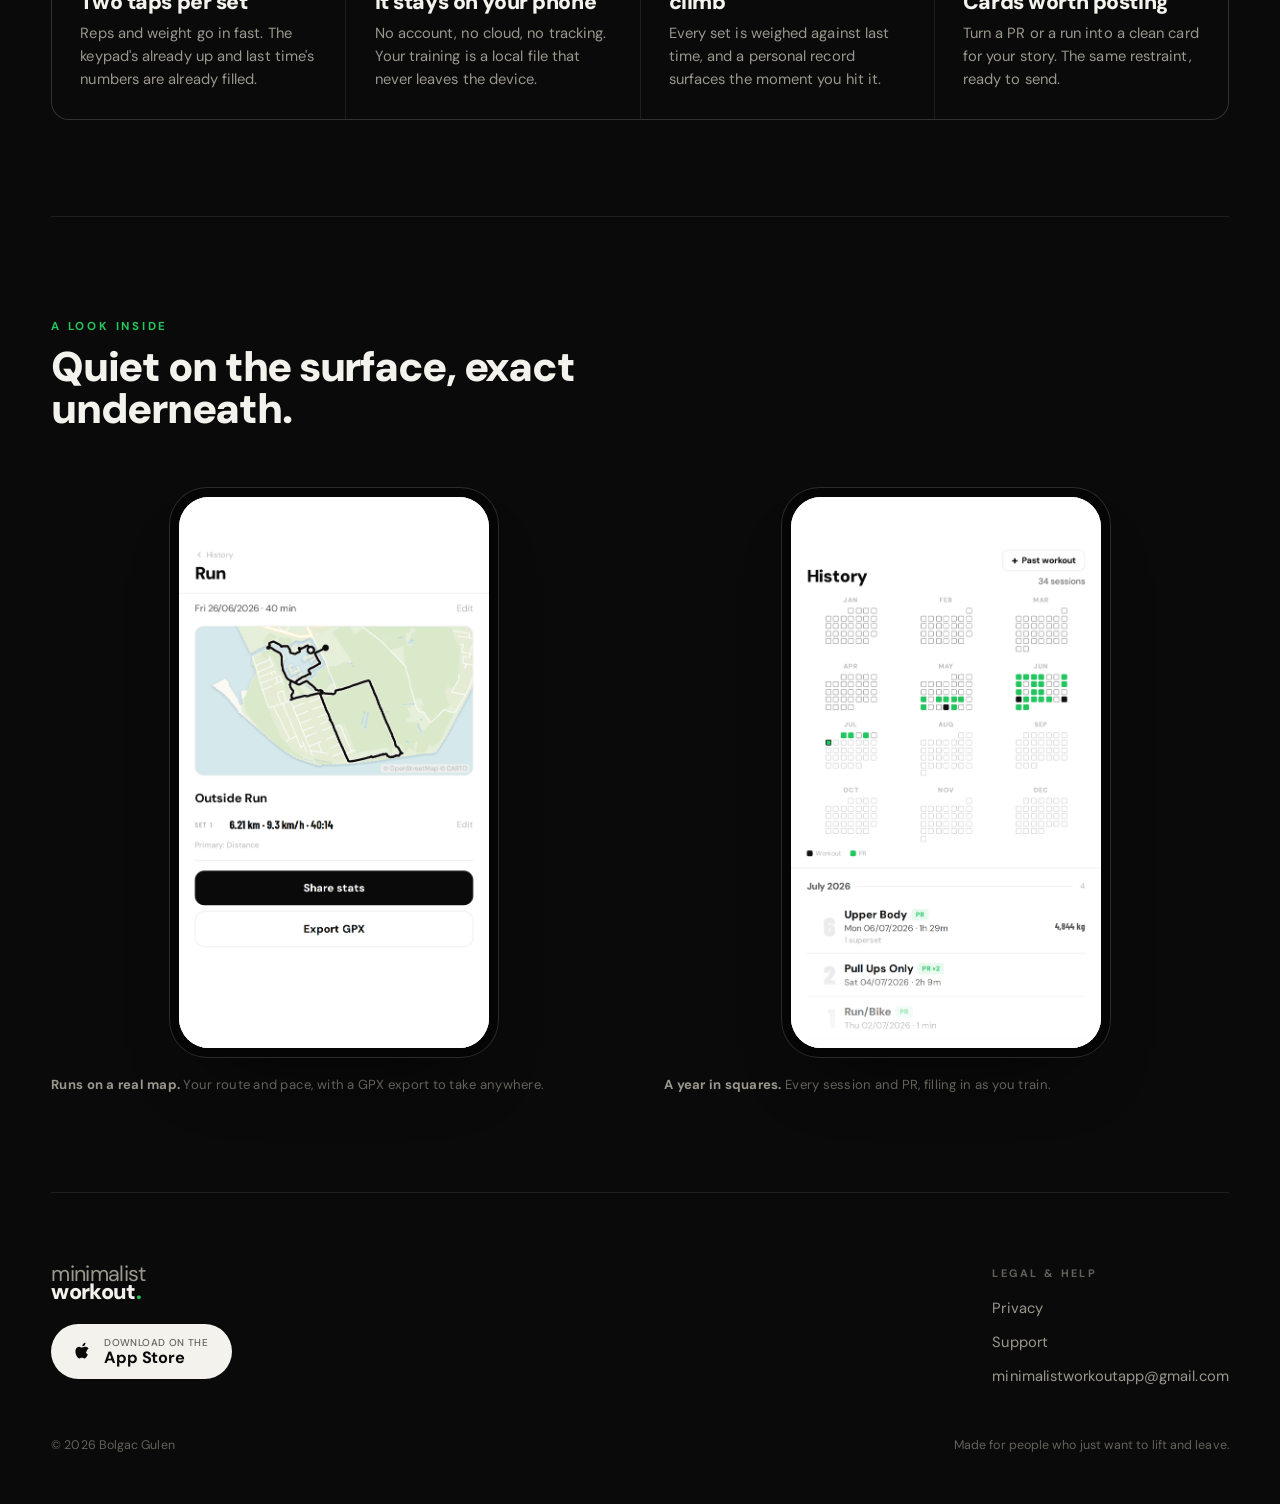
==== commit fb94f893: "showcase: swap gallery panels to the run map and the year history Replace the two "A look inside" pa" ====
--- a/index.html
+++ b/index.html
@@ -3,11 +3,6 @@
 <head>
 <meta charset="utf-8" />
 <meta name="viewport" content="width=device-width, initial-scale=1" />
-
-<!-- Mark that scripting is available. The scroll-reveal hidden-state is scoped
-     to html.js, so with JS off every section paints visible and static. Runs in
-     head, before the body paints, so there is no flash of hidden content. -->
-<script>document.documentElement.classList.add('js');</script>
 <title>Minimalist Workout. Private. Offline. Yours.</title>
 <meta name="description" content="A fast, quiet gym log that keeps every set on your phone. No account, no cloud. Free on iPhone." />
 <meta name="theme-color" content="#0a0a0a" />
@@ -270,49 +265,11 @@
     display:flex; justify-content:space-between; gap:1rem; flex-wrap:wrap;
   }
 
-  /* ================= motion ================= */
-  /* Everything here is gated behind prefers-reduced-motion: no-preference, and
-     the reveal hidden-state additionally requires html.js, so with reduced
-     motion or with scripting off the page paints fully visible and static.
-     Only opacity, transform and translate animate, so nothing forces layout. */
-  @media (prefers-reduced-motion: no-preference){
-    html{ scroll-behavior:smooth; }
-
-    /* scroll reveal: fade and rise once, honouring the inline stagger delays */
-    html.js .rise{
-      opacity:0;
-      transform:translateY(14px);
-      transition:opacity .55s ease, transform .6s cubic-bezier(.16,.68,.3,1);
-    }
-    html.js .rise.in{ opacity:1; transform:none; }
-
-    /* idle levitation on the phone-format frames. Uses the individual translate
-       property (not transform) so it never fights the reveal transform or the
-       hover lift, and the three are desynced so they never bob in unison. */
-    @keyframes float{ 0%,100%{ translate:0 0; } 50%{ translate:0 -7px; } }
-    .hero-visual{ animation:float 9s ease-in-out .4s infinite; }
-    .phone{ animation:float 8s ease-in-out infinite; }
-    .card{ animation:float 8.5s ease-in-out 1.1s infinite; }
-
-    /* the wordmark's green dot settles in once on load, just after the mark
-       rises. Runs a single time, never loops. */
-    @keyframes dot-settle{ from{ transform:scale(0); opacity:0; } 60%{ opacity:1; } to{ transform:scale(1); } }
-    .nav .dot, .hero-lead .dot{
-      display:inline-block; transform-origin:center;
-      animation:dot-settle .6s cubic-bezier(.2,.7,.2,1) .5s both;
-    }
-
-    /* restrained hover: the visual cards lift a few px, prop tiles raise a shade */
-    .phone, .card{ transition:transform .16s ease, box-shadow .16s ease; }
-    .phone:hover, .card:hover{
-      transform:translateY(-3px);
-      box-shadow:0 52px 90px -46px rgba(0,0,0,0.98);
-    }
-    .prop{ transition:background .16s ease; }
-    .prop:hover{ background:var(--ink-2); }
-  }
-  /* keep the App Store button's hover lift disabled under reduced motion */
-  @media (prefers-reduced-motion: reduce){
+  /* ================= reveal motion ================= */
+  .rise{ opacity:0; transform:translateY(18px); transition:opacity .7s ease, transform .7s cubic-bezier(.2,.7,.2,1); }
+  .rise.in{ opacity:1; transform:none; }
+  @media (prefers-reduced-motion:reduce){
+    .rise{ opacity:1; transform:none; transition:none; }
     .appstore, .appstore:hover{ transition:none; transform:none; }
   }
 
